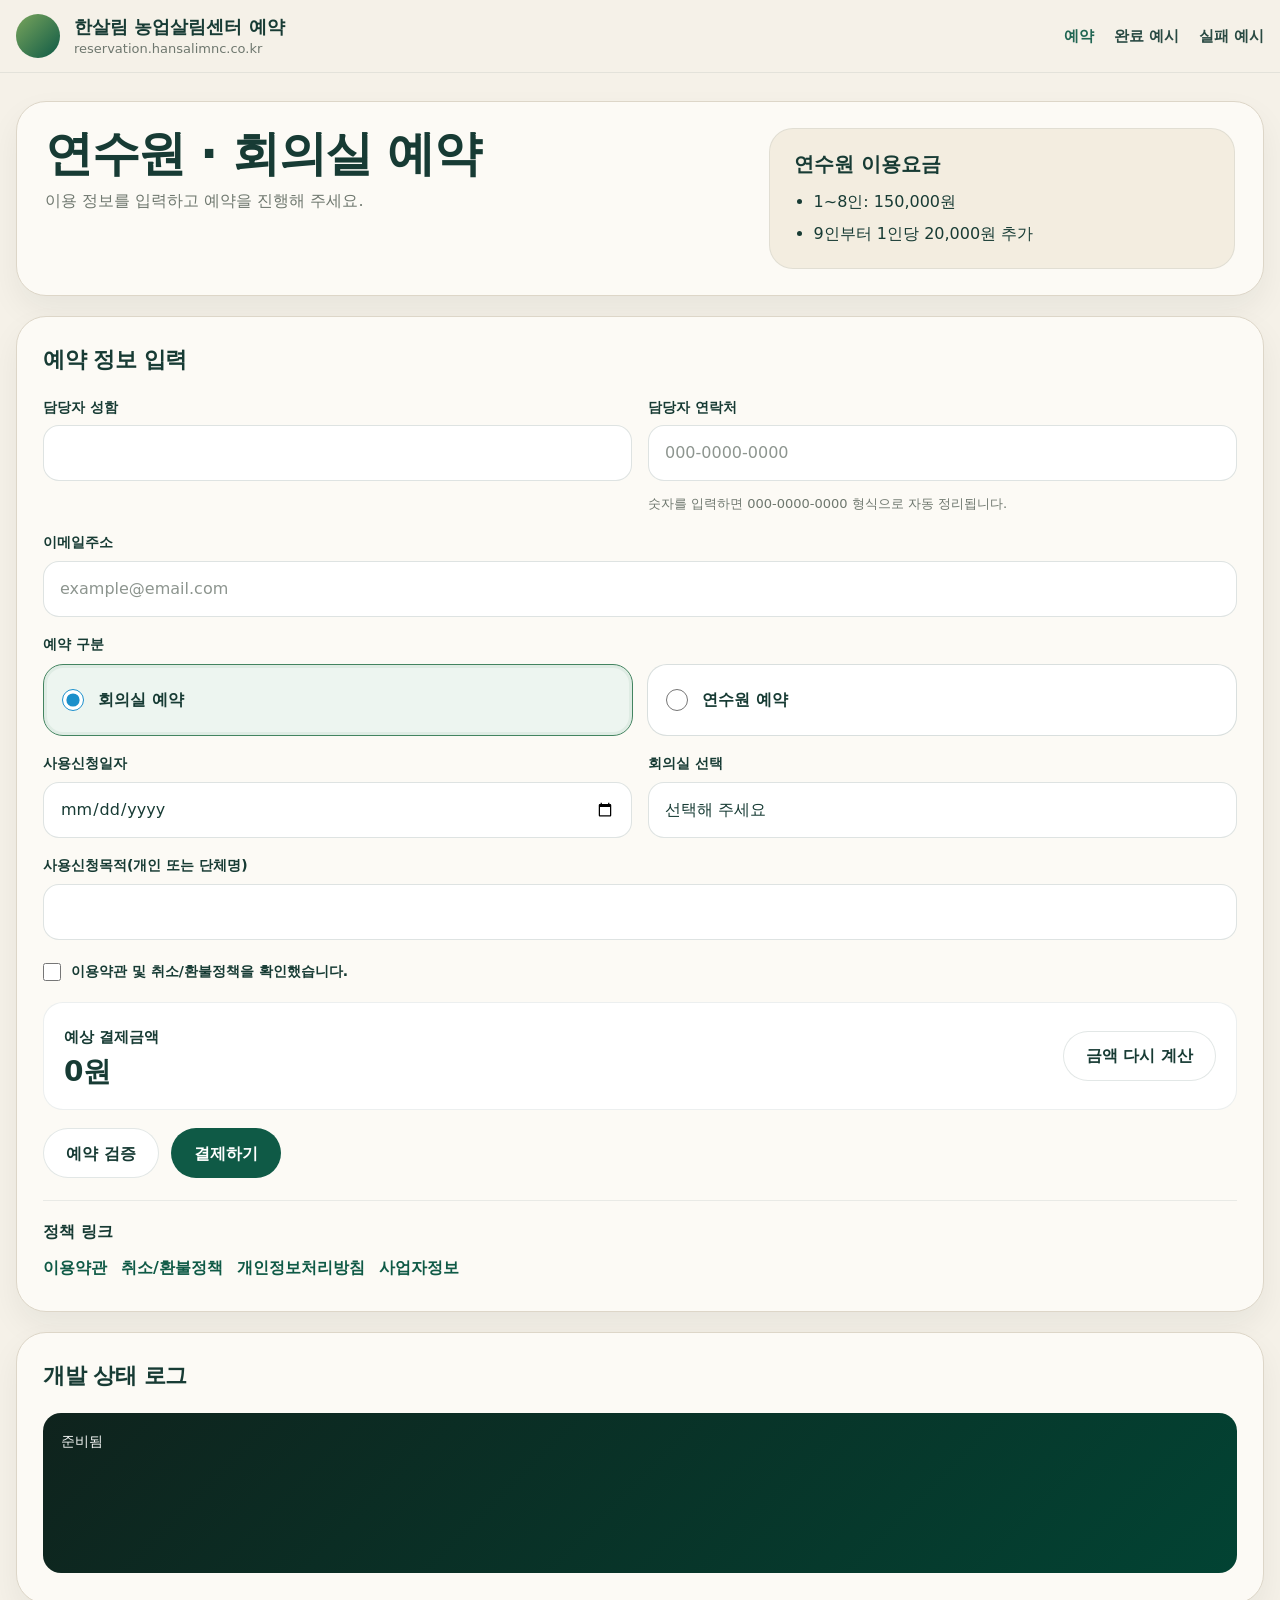
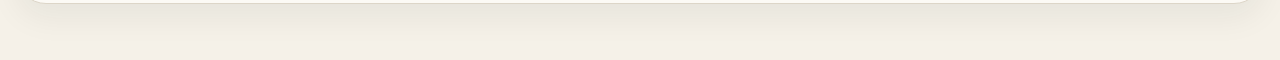
==== index.html @ 2a0d4101 "Update index.html" ====
<!DOCTYPE html>
<html lang="ko">
<head>
  <meta charset="UTF-8" />
  <meta name="viewport" content="width=device-width, initial-scale=1.0" />
  <title>한살림 농업살림센터 예약</title>
  <link rel="stylesheet" href="./assets/pretendard.css" />
  <link rel="stylesheet" href="./assets/styles.css" />
</head>
<body>
  <header class="site-header">
    <div class="container nav">
      <a class="brand" href="./index.html" aria-label="한살림 농업살림센터 예약 홈">
        <span class="brand-mark" aria-hidden="true"></span>
        <span class="brand-text">
          <strong>한살림 농업살림센터 예약</strong>
          <span>reservation.hansalimnc.co.kr</span>
        </span>
      </a>

      <nav class="nav-links" aria-label="주요 메뉴">
        <a href="./index.html" class="active">예약</a>
        <a href="./success.html">완료 예시</a>
        <a href="./fail.html">실패 예시</a>
      </nav>
    </div>
  </header>

  <main class="page">
    <div class="container">
      <section class="hero-card">
        <div class="hero-copy">
          <h1>연수원 · 회의실 예약</h1>
          <p>이용 정보를 입력하고 예약을 진행해 주세요.</p>
        </div>

        <aside class="price-card" aria-label="연수원 이용요금 안내">
          <h3>연수원 이용요금</h3>
          <ul>
            <li>1~8인: 150,000원</li>
            <li>9인부터 1인당 20,000원 추가</li>
          </ul>
        </aside>
      </section>

      <section class="card">
        <h2>예약 정보 입력</h2>

        <form id="reservation-form" class="form-grid" novalidate>
          <label class="field">
            <span class="field-label">담당자 성함</span>
            <input type="text" id="contactName" name="contactName" maxlength="40" required />
          </label>

          <label class="field">
            <span class="field-label">담당자 연락처</span>
            <input
              type="tel"
              id="phone"
              name="phone"
              maxlength="13"
              placeholder="000-0000-0000"
              required
            />
            <small class="field-help">숫자를 입력하면 000-0000-0000 형식으로 자동 정리됩니다.</small>
          </label>

          <label class="field full">
            <span class="field-label">이메일주소</span>
            <input
              type="email"
              id="email"
              name="email"
              maxlength="120"
              placeholder="example@email.com"
              required
            />
          </label>

          <div class="full booking-type-group">
            <span class="field-label">예약 구분</span>

            <div class="booking-type-options">
              <label class="booking-type-card active" data-booking-card="meeting">
                <input type="radio" name="bookingType" value="meeting" checked />
                <span>회의실 예약</span>
              </label>

              <label class="booking-type-card" data-booking-card="dorm">
                <input type="radio" name="bookingType" value="dorm" />
                <span>연수원 예약</span>
              </label>
            </div>
          </div>

          <!-- 회의실 예약 -->
          <div id="meeting-fields" class="dynamic-section full">
            <div class="section-grid">
              <label class="field">
                <span class="field-label">사용신청일자</span>
                <input type="date" id="meetingDate" name="meetingDate" />
              </label>

              <label class="field">
                <span class="field-label">회의실 선택</span>
                <select id="meetingRoom" name="meetingRoom">
                  <option value="">선택해 주세요</option>
                  <option value="2층 대회의실[모심]">2층 대회의실[모심]</option>
                  <option value="2층 중회의실[살림]">2층 중회의실[살림]</option>
                  <option value="3층 중회의실[생명]">3층 중회의실[생명]</option>
                </select>
              </label>

              <label class="field full">
                <span class="field-label">사용신청목적(개인 또는 단체명)</span>
                <input type="text" id="meetingPurpose" name="meetingPurpose" maxlength="100" />
              </label>
            </div>
          </div>

          <!-- 연수원 예약 -->
          <div id="dorm-fields" class="dynamic-section full is-hidden">
            <div class="section-grid">
              <label class="field">
                <span class="field-label">입실일</span>
                <input type="date" id="checkInDate" name="checkInDate" />
              </label>

              <label class="field">
                <span class="field-label">퇴실일</span>
                <input type="date" id="checkOutDate" name="checkOutDate" />
              </label>

              <label class="field">
                <span class="field-label">숙박인원</span>
                <input
                  type="number"
                  id="headcount"
                  name="headcount"
                  min="1"
                  step="1"
                  inputmode="numeric"
                  placeholder="숫자만 입력"
                  value="8"
                />
              </label>

              <label class="field">
                <span class="field-label">정산방법</span>
                <select id="settlementMethod" name="settlementMethod">
                  <option value="">선택해 주세요</option>
                  <option value="카드결제">카드결제</option>
                </select>
              </label>

              <label class="field full">
                <span class="field-label">사용신청목적</span>
                <input type="text" id="dormPurpose" name="dormPurpose" maxlength="100" />
              </label>
            </div>
          </div>

          <div class="full">
            <label class="checkline" for="agree">
              <input type="checkbox" id="agree" />
              <span>이용약관 및 취소/환불정책을 확인했습니다.</span>
            </label>
          </div>

          <div class="full summary-box">
            <div>
              <strong>예상 결제금액</strong>
              <div id="quotedAmount">0원</div>
            </div>
            <button type="button" class="btn btn-secondary" id="btnQuote">금액 다시 계산</button>
          </div>

          <div class="full button-row">
            <button type="button" class="btn btn-secondary" id="btnPrepare">예약 검증</button>
            <button type="button" class="btn btn-primary" id="btnPay">결제하기</button>
          </div>
        </form>

        <div class="policy-box">
          <strong>정책 링크</strong>
          <div class="policy-links">
            <a href="./pages/terms.html">이용약관</a>
            <a href="./pages/refund.html">취소/환불정책</a>
            <a href="./pages/privacy.html">개인정보처리방침</a>
            <a href="./pages/business.html">사업자정보</a>
          </div>
        </div>
      </section>

      <section class="card">
        <h2>개발 상태 로그</h2>
        <pre id="log" class="log-box">준비됨</pre>
      </section>
    </div>
  </main>

  <script src="./assets/config.js"></script>
  <script src="./assets/app.js"></script>
</body>
</html>
---- assets/styles.css ----
:root{
  --bg:#f5f1e8;
  --surface:#fcfaf5;
  --card:#f9f6ef;
  --line:#ddd6c8;
  --text:#173b34;
  --muted:#6f786f;
  --primary:#0f5a46;
  --primary-strong:#0b4435;
  --primary-soft:#edf5f0;
  --shadow:0 14px 32px rgba(0,40,27,.06);
  --radius-xl:30px;
  --radius-lg:24px;
  --radius-md:18px;
  --radius-sm:14px;
  --max:1280px;
}

*{
  box-sizing:border-box;
}

html{
  scroll-behavior:smooth;
}

body{
  margin:0;
  font-family:'Pretendard', system-ui, -apple-system, BlinkMacSystemFont, 'Segoe UI', sans-serif;
  background:var(--bg);
  color:var(--text);
  line-height:1.6;
}

a{
  color:inherit;
  text-decoration:none;
}

button,
input,
select,
textarea{
  font:inherit;
}

.container{
  width:min(calc(100% - 32px), var(--max));
  margin:0 auto;
}

/* header */
.site-header{
  position:sticky;
  top:0;
  z-index:100;
  background:rgba(245,241,232,.94);
  backdrop-filter:blur(10px);
  border-bottom:1px solid rgba(23,59,52,.08);
}

.nav{
  display:flex;
  align-items:center;
  justify-content:space-between;
  gap:24px;
  padding:14px 0;
}

.brand{
  display:flex;
  align-items:center;
  gap:14px;
  min-width:0;
}

.brand-mark{
  width:44px;
  height:44px;
  border-radius:999px;
  background:linear-gradient(135deg,#79a55c,#0f5a46);
  flex:0 0 auto;
}

.brand-text{
  display:flex;
  flex-direction:column;
  line-height:1.2;
}

.brand-text strong{
  font-size:18px;
  font-weight:800;
}

.brand-text span{
  font-size:13px;
  color:var(--muted);
  margin-top:3px;
}

.nav-links{
  display:flex;
  align-items:center;
  gap:20px;
  flex-wrap:wrap;
}

.nav-links a{
  font-size:15px;
  font-weight:700;
  color:var(--text);
  opacity:.92;
}

.nav-links a:hover,
.nav-links a.active{
  color:var(--primary);
}

/* page */
.page{
  padding:28px 0 56px;
}

/* hero */
.hero-card{
  background:var(--surface);
  border:1px solid var(--line);
  border-radius:var(--radius-xl);
  box-shadow:var(--shadow);
  padding:26px 28px;
  display:grid;
  grid-template-columns:1.2fr .8fr;
  gap:24px;
  margin-bottom:20px;
}

.hero-copy h1{
  margin:0 0 8px;
  font-size:clamp(2.1rem, 4vw, 3rem);
  line-height:1.08;
  letter-spacing:-.03em;
}

.hero-copy p{
  margin:0;
  color:var(--muted);
  font-size:16px;
}

.price-card{
  background:#f3ede0;
  border:1px solid rgba(23,59,52,.08);
  border-radius:24px;
  padding:22px 24px;
}

.price-card h3{
  margin:0 0 12px;
  font-size:20px;
  line-height:1.3;
}

.price-card ul{
  margin:0;
  padding-left:20px;
}

.price-card li + li{
  margin-top:6px;
}

/* cards */
.card{
  background:var(--surface);
  border:1px solid var(--line);
  border-radius:var(--radius-xl);
  box-shadow:var(--shadow);
  padding:30px 26px;
}

.card h2{
  margin:0 0 24px;
  font-size:22px;
  line-height:1.2;
  letter-spacing:-.02em;
}

.card + .card{
  margin-top:20px;
}

/* form */
.form-grid,
.section-grid{
  display:grid;
  grid-template-columns:repeat(2, minmax(0, 1fr));
  gap:18px 16px;
  align-items:start;
}

.full{
  grid-column:1 / -1;
}

.field{
  display:flex;
  flex-direction:column;
  gap:8px;
  min-width:0;
}

.field-label{
  display:block;
  font-size:14px;
  font-weight:800;
  line-height:1.4;
}

.field-help{
  display:block;
  min-height:20px;
  font-size:13px;
  line-height:1.45;
  color:var(--muted);
  margin-top:6px;
}

.input,
.form-grid input:not([type="radio"]):not([type="checkbox"]),
.form-grid select,
.form-grid textarea,
.section-grid input:not([type="radio"]):not([type="checkbox"]),
.section-grid select,
.section-grid textarea{
  width:100%;
  min-height:56px;
  padding:0 16px;
  border-radius:16px;
  border:1px solid rgba(23,59,52,.14);
  background:#fff;
  color:var(--text);
  font-size:16px;
  outline:none;
  transition:border-color .18s ease, box-shadow .18s ease;
  appearance:none;
}

.form-grid textarea,
.section-grid textarea{
  min-height:96px;
  padding:14px 16px;
  resize:vertical;
}

.form-grid input:not([type="radio"]):not([type="checkbox"])::placeholder,
.form-grid textarea::placeholder,
.section-grid input:not([type="radio"]):not([type="checkbox"])::placeholder,
.section-grid textarea::placeholder{
  color:#8d958f;
}

.form-grid input:not([type="radio"]):not([type="checkbox"]):focus,
.form-grid select:focus,
.form-grid textarea:focus,
.section-grid input:not([type="radio"]):not([type="checkbox"]):focus,
.section-grid select:focus,
.section-grid textarea:focus{
  border-color:#4b8e69;
  box-shadow:0 0 0 4px rgba(75,142,105,.10);
}

/* booking type */
.booking-type-group{
  display:flex;
  flex-direction:column;
  gap:10px;
}

.booking-type-options{
  display:grid;
  grid-template-columns:repeat(2, minmax(0, 1fr));
  gap:14px;
}

.booking-type-card{
  position:relative;
  display:flex;
  align-items:center;
  gap:14px;
  min-height:72px;
  padding:0 18px;
  border:1.5px solid rgba(23,59,52,.16);
  border-radius:20px;
  background:#fff;
  cursor:pointer;
  transition:border-color .18s ease, background-color .18s ease, box-shadow .18s ease;
}

.booking-type-card:hover{
  border-color:#6da57e;
}

.booking-type-card input[type="radio"]{
  width:22px;
  height:22px;
  margin:0;
  flex:0 0 auto;
  accent-color:#1b8fca;
}

.booking-type-card span{
  display:block;
  font-size:16px;
  font-weight:800;
  line-height:1.3;
}

.booking-type-card.active,
.booking-type-card:has(input[type="radio"]:checked){
  border-color:#438460;
  background:var(--primary-soft);
  box-shadow:0 0 0 3px rgba(67,132,96,.08) inset;
}

/* dynamic */
.dynamic-section.is-hidden{
  display:none;
}

/* terms */
.checkline{
  display:flex;
  align-items:center;
  gap:10px;
  min-height:24px;
  margin-top:2px;
}

.checkline input[type="checkbox"]{
  width:18px;
  height:18px;
  margin:0;
  flex:0 0 auto;
  accent-color:#1b8fca;
}

.checkline span{
  display:inline-block;
  font-size:14px;
  font-weight:700;
  line-height:1.5;
  color:var(--text);
}

/* summary */
.summary-box{
  display:flex;
  align-items:center;
  justify-content:space-between;
  gap:16px;
  padding:22px 20px;
  background:#fff;
  border:1px solid rgba(23,59,52,.08);
  border-radius:20px;
}

.summary-box strong{
  display:block;
  font-size:15px;
  margin-bottom:8px;
}

#quotedAmount{
  font-size:28px;
  font-weight:800;
  line-height:1.1;
  letter-spacing:-.03em;
}

/* buttons */
.button-row{
  display:flex;
  gap:12px;
  flex-wrap:wrap;
}

.btn{
  display:inline-flex;
  align-items:center;
  justify-content:center;
  min-height:50px;
  padding:0 22px;
  border-radius:999px;
  border:1px solid transparent;
  background:#fff;
  color:var(--text);
  font-size:16px;
  font-weight:800;
  cursor:pointer;
  transition:transform .18s ease, background-color .18s ease, color .18s ease, border-color .18s ease;
}

.btn:hover{
  transform:translateY(-1px);
}

.btn-primary{
  background:var(--primary);
  color:#fff;
}

.btn-primary:hover{
  background:var(--primary-strong);
}

.btn-secondary{
  border-color:rgba(23,59,52,.12);
  background:#fff;
}

.btn-secondary:hover{
  border-color:#9ab7a5;
}

/* policy links */
.policy-box{
  margin-top:22px;
  padding-top:18px;
  border-top:1px solid rgba(23,59,52,.08);
}

.policy-box strong{
  display:block;
  margin-bottom:10px;
  font-size:16px;
}

.policy-links{
  display:flex;
  flex-wrap:wrap;
  gap:12px 14px;
}

.policy-links a{
  color:var(--primary);
  font-weight:800;
}

/* log */
.log-box{
  margin:0;
  min-height:160px;
  padding:18px;
  border-radius:18px;
  background:linear-gradient(135deg,#0f231d,#024333);
  color:#f5f7f6;
  overflow:auto;
  white-space:pre-wrap;
  font-size:14px;
  line-height:1.7;
}

/* responsive */
@media (max-width: 980px){
  .hero-card{
    grid-template-columns:1fr;
  }
}

@media (max-width: 820px){
  .form-grid,
  .section-grid,
  .booking-type-options{
    grid-template-columns:1fr;
  }
}

@media (max-width: 720px){
  .container{
    width:min(calc(100% - 20px), var(--max));
  }

  .nav{
    flex-direction:column;
    align-items:flex-start;
    gap:10px;
  }

  .hero-card,
  .card{
    padding:20px 18px;
    border-radius:22px;
  }

  .summary-box,
  .button-row{
    flex-direction:column;
    align-items:stretch;
  }

  .button-row .btn,
  .summary-box .btn{
    width:100%;
  }

  #quotedAmount{
    font-size:24px;
  }
}
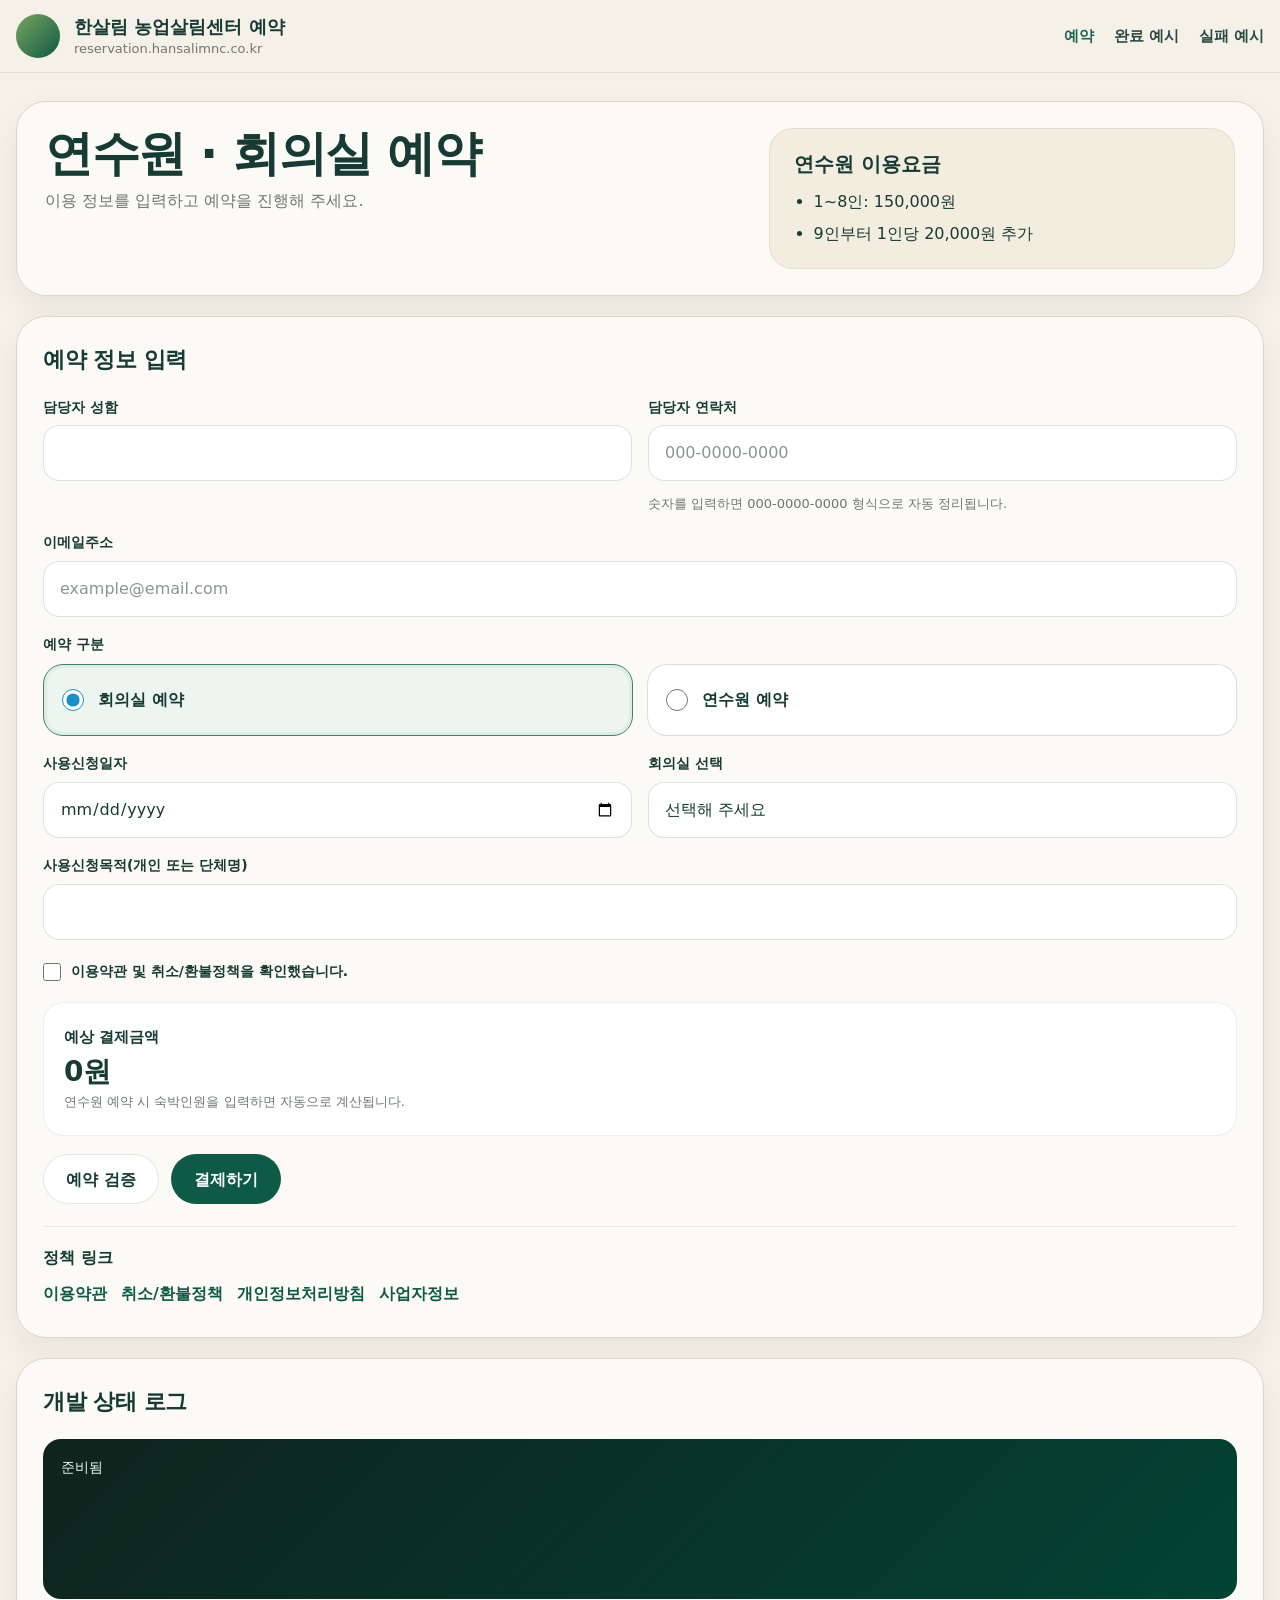
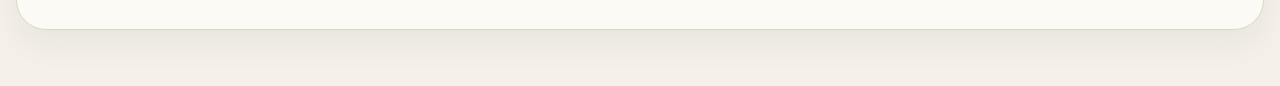
==== commit 85faea70: "Update index.html" ====
--- a/index.html
+++ b/index.html
@@ -141,7 +141,6 @@
                   step="1"
                   inputmode="numeric"
                   placeholder="숫자만 입력"
-                  value="8"
                 />
               </label>
 
@@ -171,8 +170,8 @@
             <div>
               <strong>예상 결제금액</strong>
               <div id="quotedAmount">0원</div>
-            </div>
-            <button type="button" class="btn btn-secondary" id="btnQuote">금액 다시 계산</button>
+              <small class="field-help">연수원 예약 시 숙박인원을 입력하면 자동으로 계산됩니다.</small>
+            </div>
           </div>
 
           <div class="full button-row">
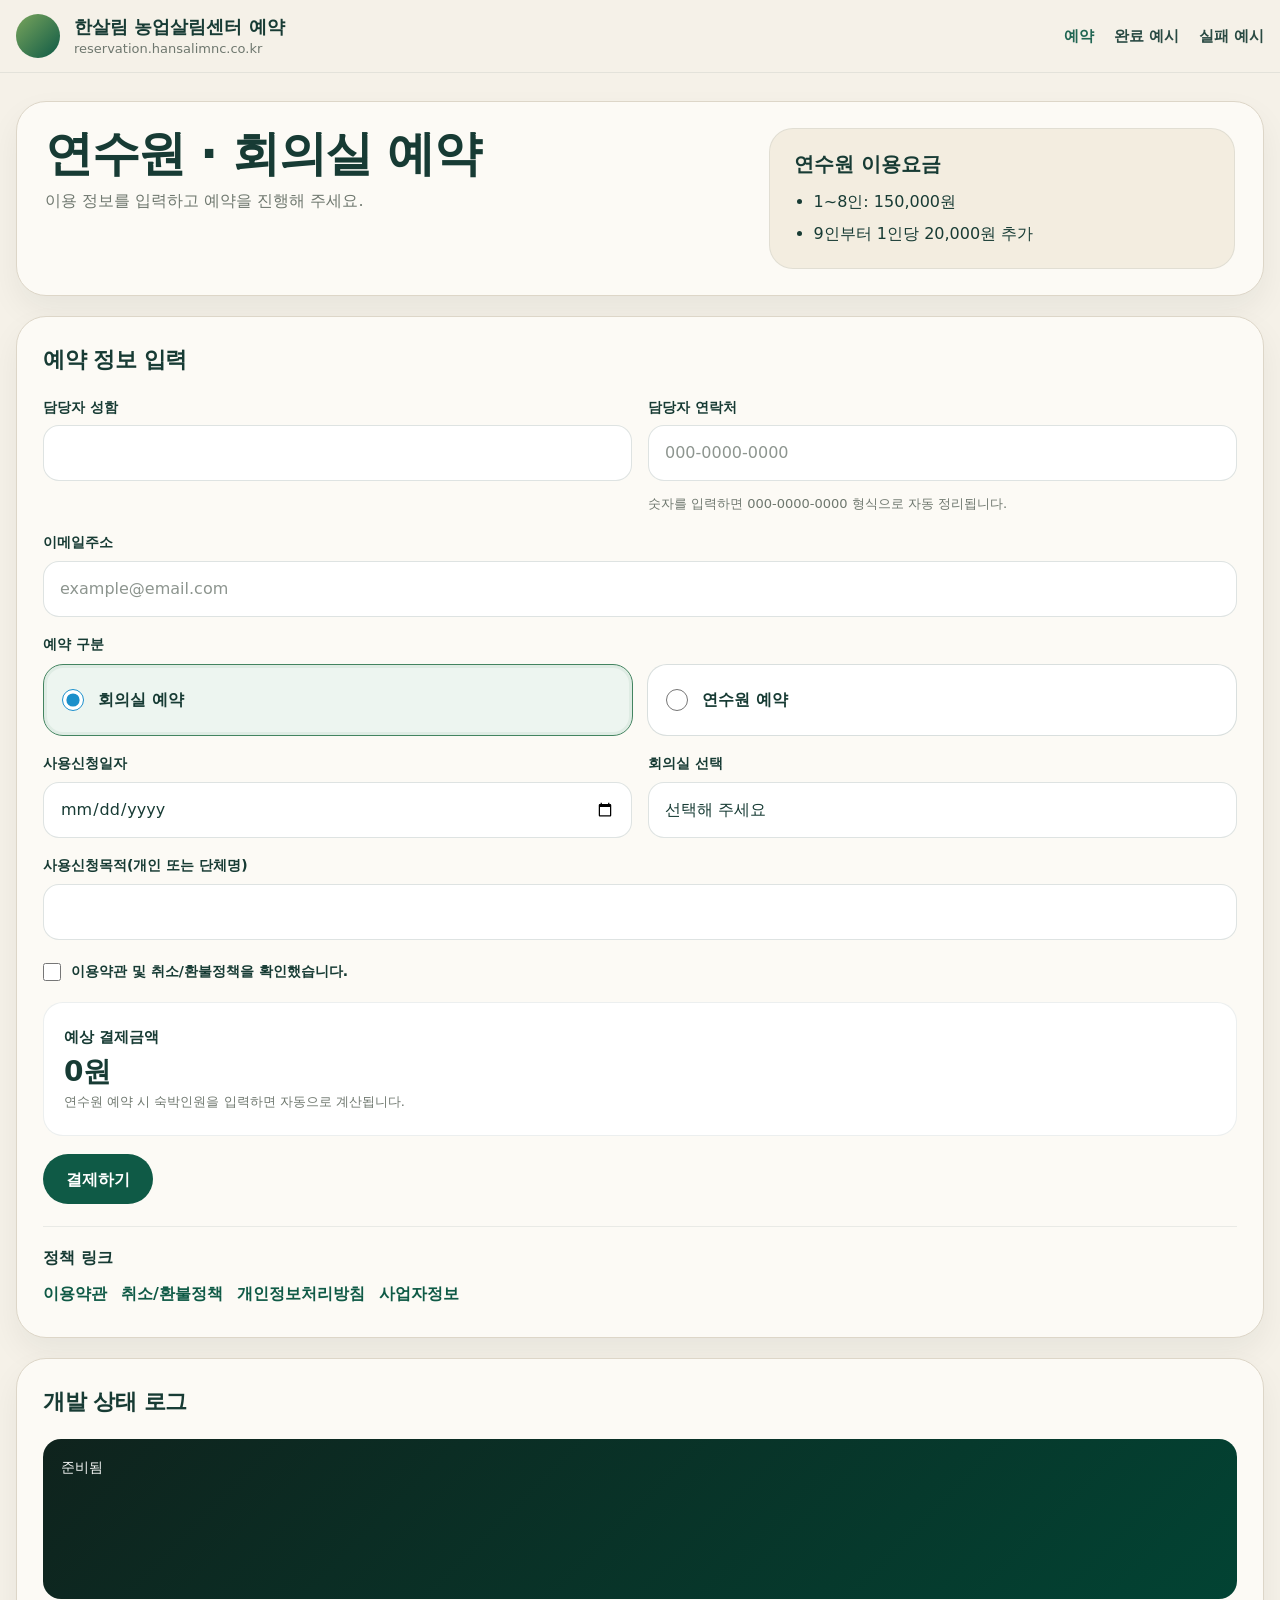
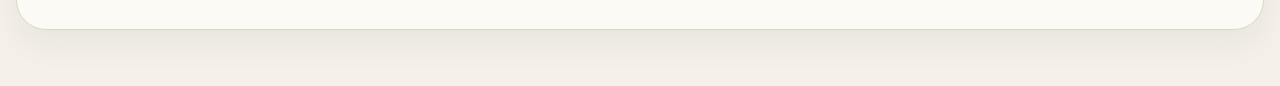
==== commit 693738bb: "Update index.html" ====
--- a/index.html
+++ b/index.html
@@ -174,10 +174,9 @@
             </div>
           </div>
 
-          <div class="full button-row">
-            <button type="button" class="btn btn-secondary" id="btnPrepare">예약 검증</button>
-            <button type="button" class="btn btn-primary" id="btnPay">결제하기</button>
-          </div>
+           <div class="full button-row button-row-end">
+              <button type="button" class="btn btn-primary" id="btnPay">결제하기</button>
+            </div>
         </form>
 
         <div class="policy-box">
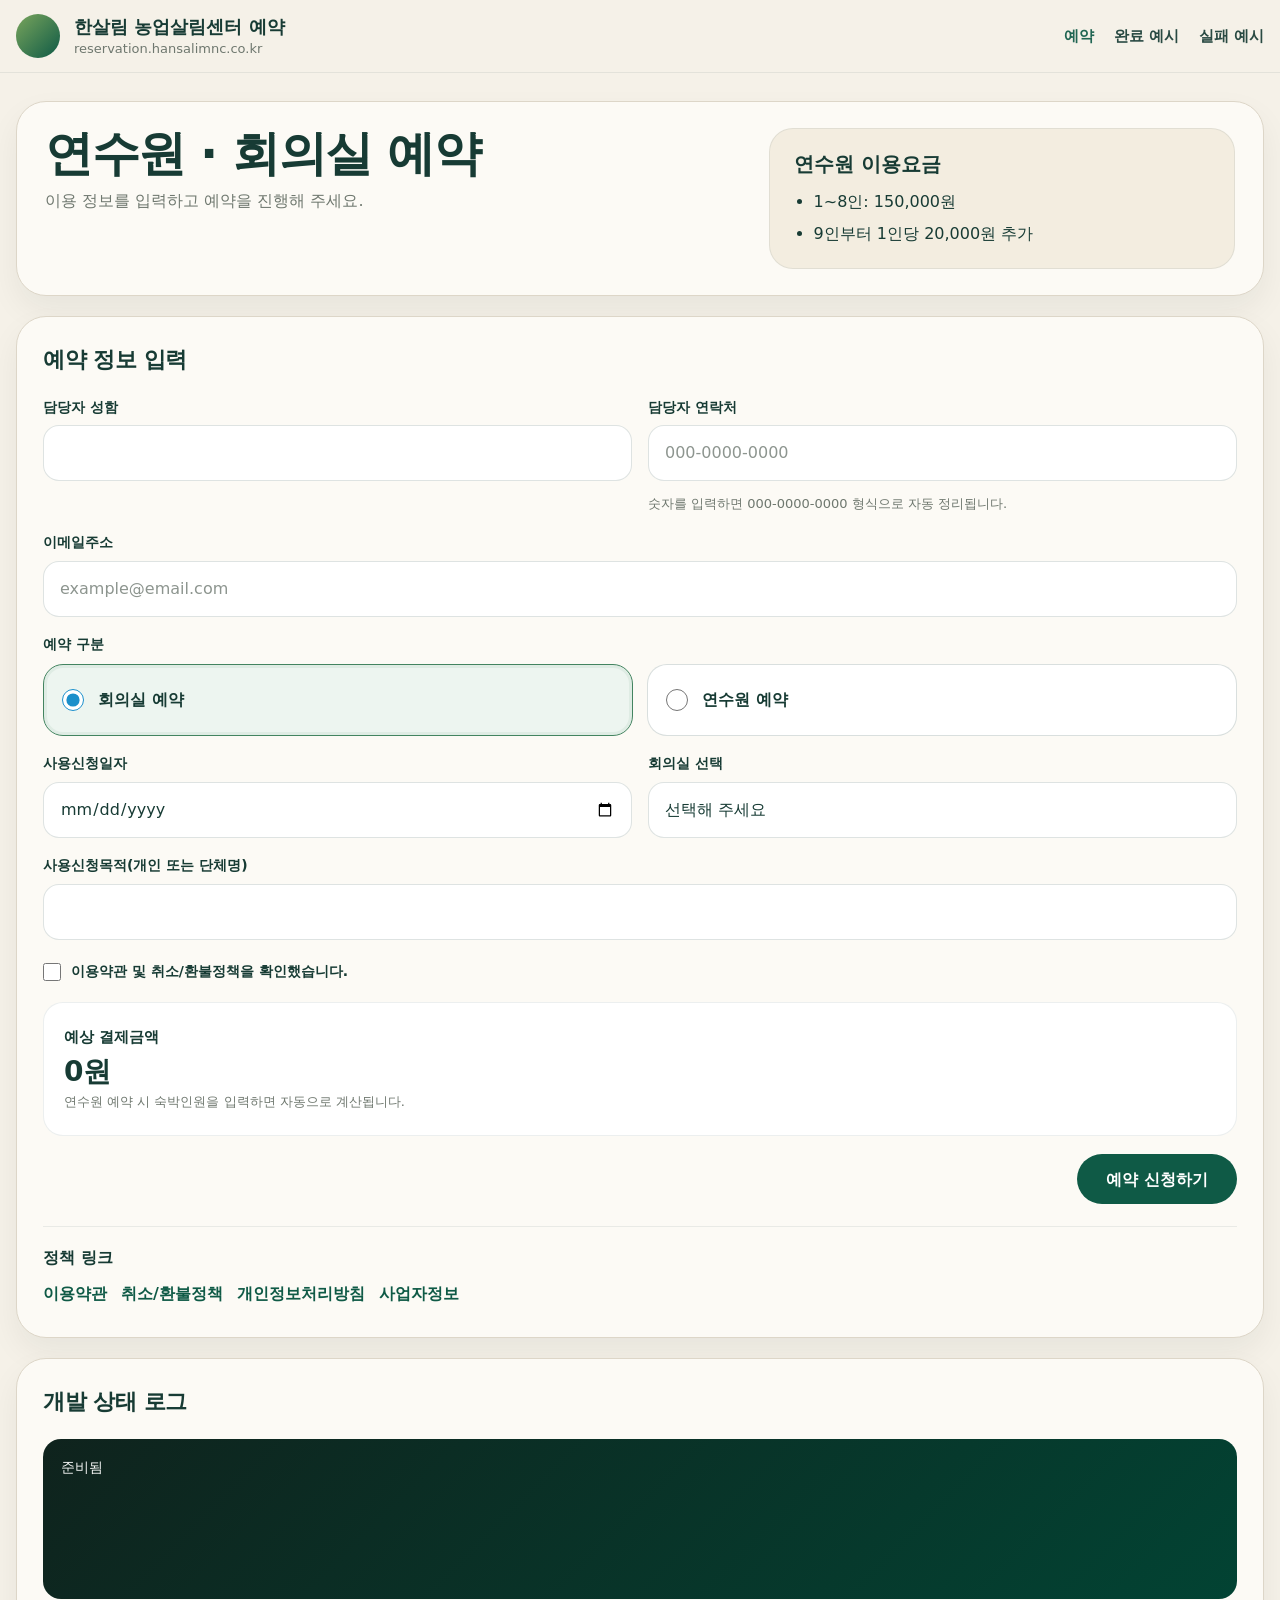
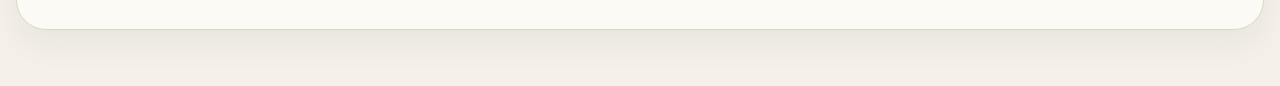
==== commit 30b4c1c1: "Update index.html" ====
--- a/index.html
+++ b/index.html
@@ -196,7 +196,8 @@
       </section>
     </div>
   </main>
-
+  
+  <script src="https://cdn.portone.io/v2/browser-sdk.js"></script>
   <script src="./assets/config.js"></script>
   <script src="./assets/app.js"></script>
 </body>
--- a/assets/styles.css
+++ b/assets/styles.css
@@ -509,3 +509,23 @@
     font-size:24px;
   }
 }
+.button-row-end{
+  display:flex;
+  justify-content:flex-end;
+  align-items:center;
+}
+
+.button-row-end .btn{
+  min-width:160px;
+}
+
+@media (max-width: 720px){
+  .button-row-end{
+    justify-content:stretch;
+  }
+
+  .button-row-end .btn{
+    width:100%;
+    min-width:0;
+  }
+}
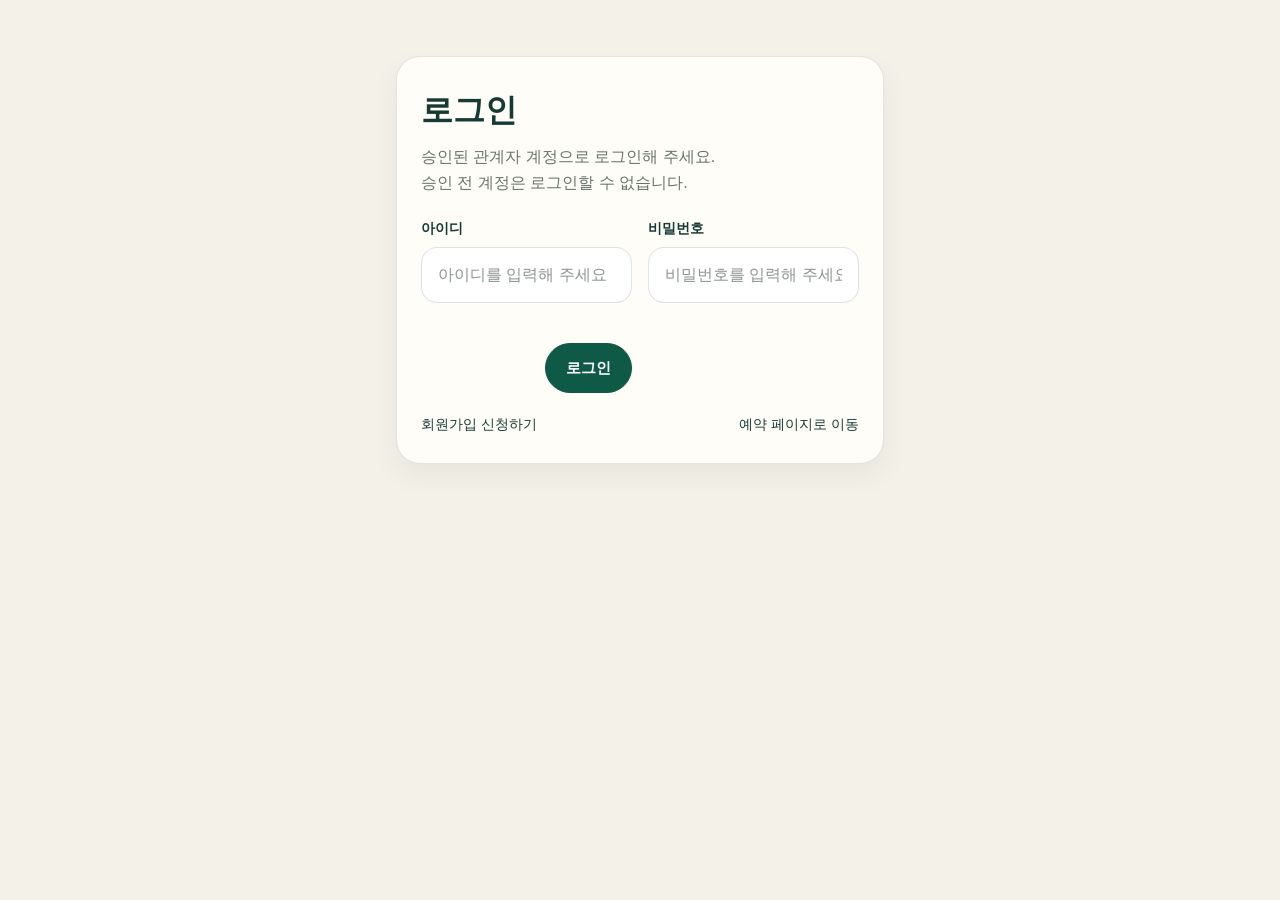
==== commit a47acdae: "Update index.html" ====
--- a/index.html
+++ b/index.html
@@ -19,6 +19,8 @@
       </a>
 
       <nav class="nav-links" aria-label="주요 메뉴">
+        <div data-auth-status></div>
+        <p>소속: <span data-user-affiliation></span></p>
         <a href="./index.html" class="active">예약</a>
         <a href="./success.html">완료 예시</a>
         <a href="./fail.html">실패 예시</a>
@@ -197,8 +199,19 @@
     </div>
   </main>
   
-  <script src="https://cdn.portone.io/v2/browser-sdk.js"></script>
-  <script src="./assets/config.js"></script>
-  <script src="./assets/app.js"></script>
+<script src="https://cdn.portone.io/v2/browser-sdk.js"></script>
+<script src="./assets/config.js"></script>
+<script src="./assets/auth.js"></script>
+<script src="./assets/guard.js"></script>
+<script src="./assets/app.js"></script>
+<script>
+  (async function () {
+    const user = await window.HSGuard.protectPage();
+    if (!user) return;
+
+    window.HSGuard.fillUserFields(user);
+    window.HSGuard.renderAuthStatus();
+  })();
+</script>
 </body>
 </html>
--- a/assets/styles.css
+++ b/assets/styles.css
@@ -529,3 +529,10 @@
     min-width:0;
   }
 }
+
+.btn:disabled{
+  opacity:.58;
+  cursor:not-allowed;
+  transform:none !important;
+  box-shadow:none;
+}
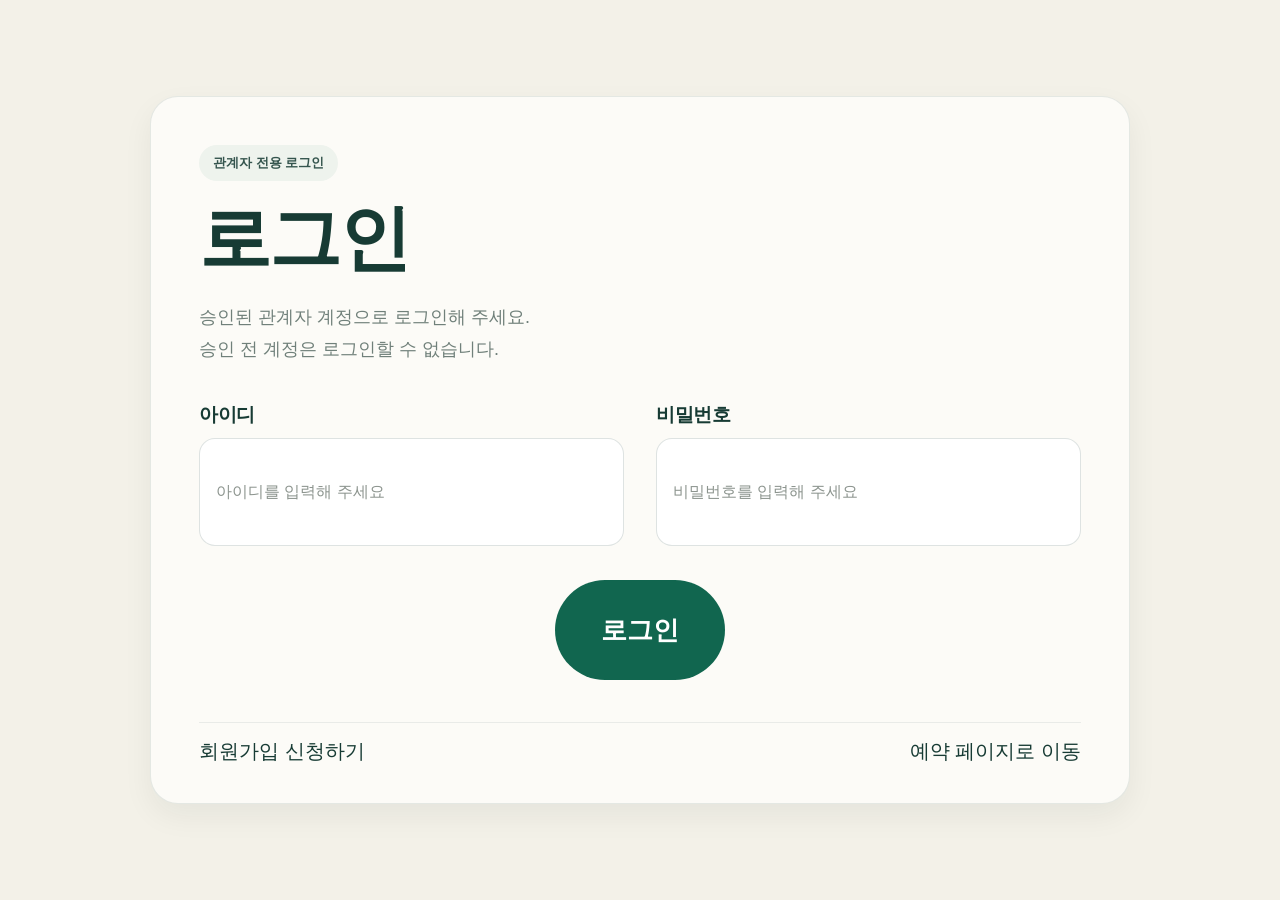
==== commit 2a0e2af2: "Update index.html" ====
--- a/index.html
+++ b/index.html
@@ -19,7 +19,7 @@
       </a>
 
       <nav class="nav-links" aria-label="주요 메뉴">
-        <div data-auth-status></div>
+        <div class="top-auth-area" data-auth-status></div>
         <p>소속: <span data-user-affiliation></span></p>
         <a href="./index.html" class="active">예약</a>
         <a href="./success.html">완료 예시</a>
